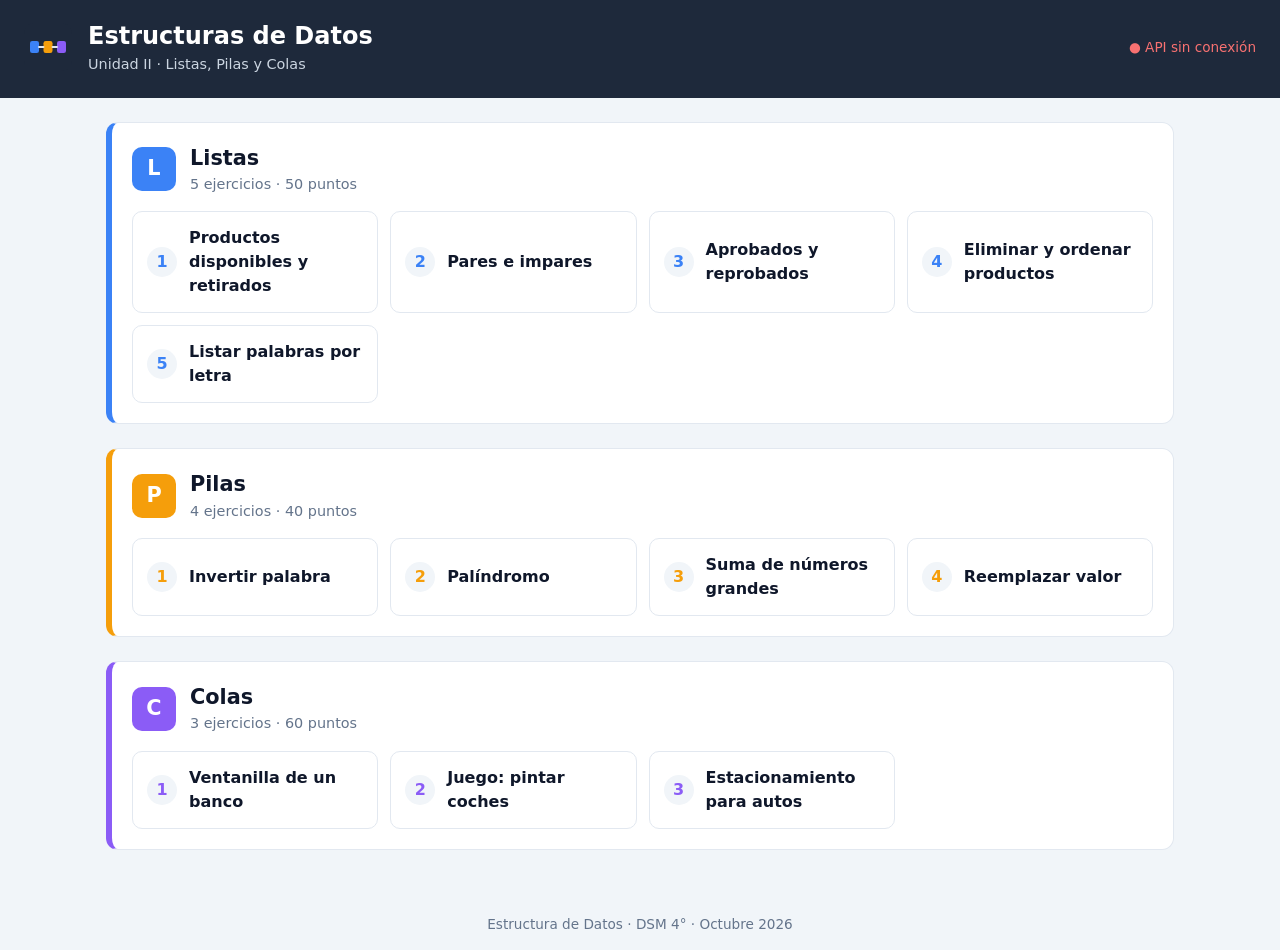
==== wwwroot/index.html @ c7279c8e "Primer commit: subiendo proyecto inicial" ====
<!DOCTYPE html>
<html lang="es">
<head>
    <meta charset="UTF-8">
    <meta name="viewport" content="width=device-width, initial-scale=1.0">
    <title>Estructuras de Datos – Unidad II</title>
    <link rel="stylesheet" href="styles.css">
</head>
<body>

    <!-- ===== Encabezado ===== -->
    <header class="encabezado">
        <img id="imgLogo" src="img/logo.svg" alt="Logo" class="logo">
        <div>
            <h1 id="lblTitulo">Estructuras de Datos</h1>
            <p id="lblSubtitulo">Unidad II · Listas, Pilas y Colas</p>
        </div>
        <span id="lblEstadoApi" class="estado-api">Verificando API…</span>
    </header>

    <main class="contenedor">

        <!-- ===================== LISTAS ===================== -->
        <section id="secListas" class="bloque bloque-listas">
            <div class="bloque-titulo">
                <span class="insignia">L</span>
                <div>
                    <h2>Listas</h2>
                    <p>5 ejercicios · 50 puntos</p>
                </div>
            </div>
            <nav class="menu-ejercicios">
                <a id="lnkListasEj1" href="listas.html#ej1" class="tarjeta"><span class="num">1</span>Productos disponibles y retirados</a>
                <a id="lnkListasEj2" href="listas.html#ej2" class="tarjeta"><span class="num">2</span>Pares e impares</a>
                <a id="lnkListasEj3" href="listas.html#ej3" class="tarjeta"><span class="num">3</span>Aprobados y reprobados</a>
                <a id="lnkListasEj4" href="listas.html#ej4" class="tarjeta"><span class="num">4</span>Eliminar y ordenar productos</a>
                <a id="lnkListasEj5" href="listas.html#ej5" class="tarjeta"><span class="num">5</span>Listar palabras por letra</a>
            </nav>
        </section>

        <!-- ===================== PILAS ===================== -->
        <section id="secPilas" class="bloque bloque-pilas">
            <div class="bloque-titulo">
                <span class="insignia">P</span>
                <div>
                    <h2>Pilas</h2>
                    <p>4 ejercicios · 40 puntos</p>
                </div>
            </div>
            <nav class="menu-ejercicios">
                <a id="lnkPilasEj1" href="pilas.html#ej1" class="tarjeta"><span class="num">1</span>Invertir palabra</a>
                <a id="lnkPilasEj2" href="pilas.html#ej2" class="tarjeta"><span class="num">2</span>Palíndromo</a>
                <a id="lnkPilasEj3" href="pilas.html#ej3" class="tarjeta"><span class="num">3</span>Suma de números grandes</a>
                <a id="lnkPilasEj4" href="pilas.html#ej4" class="tarjeta"><span class="num">4</span>Reemplazar valor</a>
            </nav>
        </section>

        <!-- ===================== COLAS ===================== -->
        <section id="secColas" class="bloque bloque-colas">
            <div class="bloque-titulo">
                <span class="insignia">C</span>
                <div>
                    <h2>Colas</h2>
                    <p>3 ejercicios · 60 puntos</p>
                </div>
            </div>
            <nav class="menu-ejercicios">
                <a id="lnkColasEj1" href="colas.html#ej1" class="tarjeta"><span class="num">1</span>Ventanilla de un banco</a>
                <a id="lnkColasEj2" href="colas.html#ej2" class="tarjeta"><span class="num">2</span>Juego: pintar coches</a>
                <a id="lnkColasEj3" href="colas.html#ej3" class="tarjeta"><span class="num">3</span>Estacionamiento para autos</a>
            </nav>
        </section>

    </main>

    <footer class="pie">Estructura de Datos · DSM 4° · Octubre 2026</footer>

    <script src="app.js"></script>
    <script>
        // Revisa que la API (C#) esté respondiendo
        verificarApi("lblEstadoApi");
    </script>
</body>
</html>
---- wwwroot/styles.css ----
/* ============================================================
   styles.css – Estilos generales del proyecto
   ============================================================ */

:root {
    --fondo: #f1f5f9;
    --tarjeta: #ffffff;
    --texto: #0f172a;
    --texto-suave: #64748b;
    --borde: #e2e8f0;
    --oscuro: #1e293b;

    --listas: #3b82f6;   /* azul */
    --pilas: #f59e0b;    /* ámbar */
    --colas: #8b5cf6;    /* morado */

    --ok: #16a34a;
    --error: #dc2626;

    --acento: var(--oscuro);   /* cada página lo cambia */
}

* { box-sizing: border-box; margin: 0; padding: 0; }

body {
    font-family: "Segoe UI", system-ui, -apple-system, sans-serif;
    background: var(--fondo);
    color: var(--texto);
    line-height: 1.5;
    min-height: 100vh;
    display: flex;
    flex-direction: column;
}

/* Color de acento según la página */
.tema-listas { --acento: var(--listas); }
.tema-pilas  { --acento: var(--pilas); }
.tema-colas  { --acento: var(--colas); }

/* ---------- Encabezado ---------- */
.encabezado {
    background: var(--oscuro);
    color: #fff;
    padding: 18px 24px;
    display: flex;
    align-items: center;
    gap: 16px;
    border-bottom: 4px solid var(--acento);
}
.encabezado h1 { font-size: 1.5rem; font-weight: 700; }
.encabezado p  { color: #cbd5e1; font-size: .9rem; }
.logo { width: 48px; height: 48px; }

.estado-api {
    margin-left: auto;
    font-size: .85rem;
    color: #cbd5e1;
}
.estado-api.ok    { color: #4ade80; }
.estado-api.error { color: #f87171; }

.btn-volver {
    color: #fff;
    text-decoration: none;
    background: rgba(255,255,255,.1);
    padding: 8px 14px;
    border-radius: 8px;
    font-weight: 600;
}
.btn-volver:hover { background: rgba(255,255,255,.2); }

/* ---------- Contenedor ---------- */
.contenedor {
    width: 100%;
    max-width: 1100px;
    margin: 0 auto;
    padding: 24px 16px;
    flex: 1;
}

/* ---------- Menú principal: bloques por estructura ---------- */
.bloque {
    background: var(--tarjeta);
    border: 1px solid var(--borde);
    border-left: 6px solid var(--color-bloque);
    border-radius: 12px;
    padding: 20px;
    margin-bottom: 24px;
}
.bloque-listas { --color-bloque: var(--listas); }
.bloque-pilas  { --color-bloque: var(--pilas); }
.bloque-colas  { --color-bloque: var(--colas); }

.bloque-titulo {
    display: flex;
    align-items: center;
    gap: 14px;
    margin-bottom: 16px;
}
.bloque-titulo h2 { font-size: 1.3rem; }
.bloque-titulo p  { color: var(--texto-suave); font-size: .9rem; }

.insignia {
    width: 44px; height: 44px;
    border-radius: 10px;
    background: var(--color-bloque);
    color: #fff;
    font-weight: 800;
    font-size: 1.3rem;
    display: grid;
    place-items: center;
}

.menu-ejercicios {
    display: grid;
    grid-template-columns: repeat(auto-fill, minmax(220px, 1fr));
    gap: 12px;
}

.tarjeta {
    display: flex;
    align-items: center;
    gap: 12px;
    padding: 14px;
    border: 1px solid var(--borde);
    border-radius: 10px;
    text-decoration: none;
    color: var(--texto);
    font-weight: 600;
    transition: transform .15s, border-color .15s, box-shadow .15s;
}
.tarjeta:hover {
    transform: translateY(-2px);
    border-color: var(--color-bloque);
    box-shadow: 0 4px 12px rgba(0,0,0,.08);
}
.tarjeta .num {
    flex-shrink: 0;
    width: 30px; height: 30px;
    border-radius: 50%;
    background: var(--fondo);
    color: var(--color-bloque);
    display: grid;
    place-items: center;
    font-weight: 800;
}

/* ---------- Pestañas de cada página ---------- */
.pestanas {
    background: var(--tarjeta);
    border-bottom: 1px solid var(--borde);
    display: flex;
    gap: 4px;
    padding: 0 16px;
    overflow-x: auto;
}
.pestanas a {
    padding: 14px 16px;
    text-decoration: none;
    color: var(--texto-suave);
    font-weight: 600;
    white-space: nowrap;
    border-bottom: 3px solid transparent;
}
.pestanas a:hover  { color: var(--texto); }
.pestanas a.activa { color: var(--acento); border-bottom-color: var(--acento); }

/* ---------- Secciones de ejercicio ---------- */
.ejercicio {
    display: none;
    background: var(--tarjeta);
    border: 1px solid var(--borde);
    border-radius: 12px;
    padding: 24px;
}
.ejercicio.visible { display: block; }
.ejercicio h2 { margin-bottom: 16px; color: var(--acento); }
.pendiente { color: var(--texto-suave); font-style: italic; }

/* ---------- Formularios (para los ejercicios) ---------- */
.campo { display: flex; flex-direction: column; gap: 6px; margin-bottom: 14px; }
.campo label { font-weight: 600; font-size: .9rem; }
input, select {
    padding: 10px 12px;
    border: 1px solid var(--borde);
    border-radius: 8px;
    font-size: 1rem;
    font-family: inherit;
}
input:focus, select:focus { outline: 2px solid var(--acento); border-color: transparent; }

.btn {
    padding: 10px 18px;
    border: none;
    border-radius: 8px;
    background: var(--acento);
    color: #fff;
    font-weight: 600;
    font-size: .95rem;
    cursor: pointer;
}
.btn:hover { filter: brightness(1.1); }
.btn-secundario { background: var(--texto-suave); }

/* ---------- Mensajes de validación ---------- */
.mensaje { padding: 10px 14px; border-radius: 8px; margin: 12px 0; font-weight: 600; }
.mensaje:empty { display: none; }
.mensaje-ok    { background: #dcfce7; color: var(--ok); }
.mensaje-error { background: #fee2e2; color: var(--error); }
.mensaje-info  { background: #e0e7ff; color: #3730a3; }

/* ---------- Tablas ---------- */
table { width: 100%; border-collapse: collapse; margin-top: 12px; }
th, td { padding: 10px; border-bottom: 1px solid var(--borde); text-align: left; }
th { background: var(--fondo); font-size: .85rem; text-transform: uppercase; color: var(--texto-suave); }

/* ---------- Pie ---------- */
.pie {
    text-align: center;
    padding: 16px;
    color: var(--texto-suave);
    font-size: .85rem;
}

/* ---------- Celular ---------- */
@media (max-width: 600px) {
    .encabezado { flex-wrap: wrap; }
    .estado-api { margin-left: 0; width: 100%; }
}
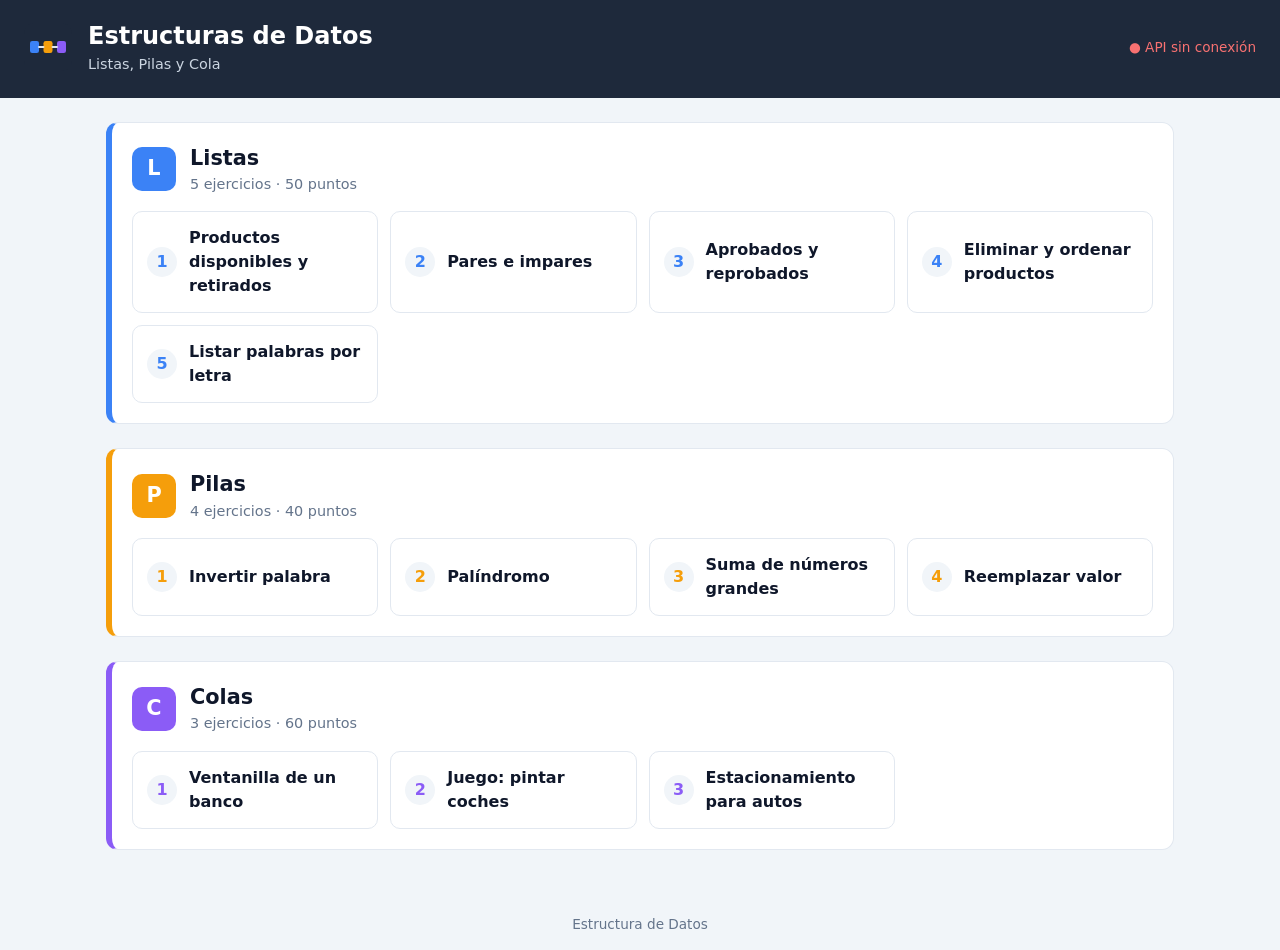
==== commit eeb24e32: "ejercicio 3 colas" ====
--- a/wwwroot/index.html
+++ b/wwwroot/index.html
@@ -3,7 +3,8 @@
 <head>
     <meta charset="UTF-8">
     <meta name="viewport" content="width=device-width, initial-scale=1.0">
-    <title>Estructuras de Datos – Unidad II</title>
+    <title>Estructuras de Datos </title>
+    <link rel="icon" href="img/logo.svg" type="image/svg+xml">
     <link rel="stylesheet" href="styles.css">
 </head>
 <body>
@@ -13,7 +14,7 @@
         <img id="imgLogo" src="img/logo.svg" alt="Logo" class="logo">
         <div>
             <h1 id="lblTitulo">Estructuras de Datos</h1>
-            <p id="lblSubtitulo">Unidad II · Listas, Pilas y Colas</p>
+            <p id="lblSubtitulo"> Listas, Pilas y Cola</p>
         </div>
         <span id="lblEstadoApi" class="estado-api">Verificando API…</span>
     </header>
@@ -73,7 +74,7 @@
 
     </main>
 
-    <footer class="pie">Estructura de Datos · DSM 4° · Octubre 2026</footer>
+    <footer class="pie">Estructura de Datos </footer>
 
     <script src="app.js"></script>
     <script>
--- a/wwwroot/styles.css
+++ b/wwwroot/styles.css
@@ -214,6 +214,116 @@
 th, td { padding: 10px; border-bottom: 1px solid var(--borde); text-align: left; }
 th { background: var(--fondo); font-size: .85rem; text-transform: uppercase; color: var(--texto-suave); }
 
+/* ---------- Utilidades ---------- */
+.oculto { display: none !important; }
+.texto-suave { color: var(--texto-suave); }
+.panel > p.texto-suave { margin-bottom: 12px; }
+.descripcion { color: var(--texto-suave); margin-bottom: 18px; max-width: 75ch; }
+.fila-botones { display: flex; gap: 10px; flex-wrap: wrap; }
+h3 { font-size: 1.05rem; margin-bottom: 12px; }
+h3.sub { margin-top: 28px; }
+
+/* ---------- Submenú de opciones dentro de un ejercicio ---------- */
+.submenu { display: flex; gap: 8px; margin-bottom: 16px; flex-wrap: wrap; }
+.opcion {
+    padding: 10px 16px;
+    border: 2px solid var(--acento);
+    background: transparent;
+    color: var(--acento);
+    border-radius: 8px;
+    font-weight: 700;
+    font-size: .95rem;
+    cursor: pointer;
+}
+.opcion.activa { background: var(--acento); color: #fff; }
+
+/* ---------- Paneles ---------- */
+.est-grid {
+    display: grid;
+    grid-template-columns: 1fr 280px;
+    gap: 16px;
+    align-items: start;
+}
+.panel {
+    display: none;
+    border: 1px solid var(--borde);
+    border-radius: 10px;
+    padding: 18px;
+    background: #fafbfc;
+}
+.panel.visible, .panel.resumen { display: block; }
+
+.indicadores { display: grid; gap: 10px; }
+.indicadores div {
+    background: #fff;
+    border: 1px solid var(--borde);
+    border-radius: 8px;
+    padding: 10px 12px;
+    display: flex;
+    justify-content: space-between;
+    align-items: baseline;
+}
+.indicadores span { font-size: 1.25rem; font-weight: 800; color: var(--acento); }
+.indicadores small { color: var(--texto-suave); }
+
+/* ---------- Ticket ---------- */
+.ticket {
+    margin-top: 14px;
+    background: #fff;
+    border: 2px dashed var(--acento);
+    border-radius: 10px;
+    padding: 16px;
+    max-width: 420px;
+}
+.ticket h4 { margin-bottom: 10px; }
+.ticket dl { display: grid; grid-template-columns: auto 1fr; gap: 6px 14px; }
+.ticket dt { color: var(--texto-suave); }
+.ticket dd { font-weight: 600; }
+.ticket-total {
+    margin-top: 12px;
+    padding-top: 10px;
+    border-top: 1px solid var(--borde);
+    font-size: 1.2rem;
+    font-weight: 800;
+    text-align: right;
+}
+.ticket-total span { color: var(--acento); }
+
+/* ---------- Visual de la cola (nodos) ---------- */
+.cola-visual {
+    display: flex;
+    align-items: center;
+    gap: 8px;
+    overflow-x: auto;
+    padding: 12px 4px 16px;
+    min-height: 140px;
+}
+.nodo {
+    flex-shrink: 0;
+    width: 120px;
+    background: #fff;
+    border: 2px solid var(--acento);
+    border-radius: 10px;
+    padding: 8px;
+    text-align: center;
+    display: flex;
+    flex-direction: column;
+    align-items: center;
+    gap: 2px;
+}
+.nodo small { color: var(--texto-suave); font-size: .75rem; overflow: hidden; text-overflow: ellipsis; white-space: nowrap; max-width: 100%; }
+.nodo-img { width: 64px; height: 40px; }
+.nodo-tags { min-height: 20px; display: flex; gap: 4px; }
+.tag { font-size: .65rem; font-weight: 800; padding: 2px 6px; border-radius: 4px; color: #fff; }
+.tag-frente { background: var(--ok); }
+.tag-final  { background: var(--error); }
+.enlace { font-size: 1.4rem; color: var(--acento); flex-shrink: 0; }
+.enlace.circular { font-size: .9rem; font-weight: 700; white-space: nowrap; }
+
+@media (max-width: 760px) {
+    .est-grid { grid-template-columns: 1fr; }
+}
+
 /* ---------- Pie ---------- */
 .pie {
     text-align: center;
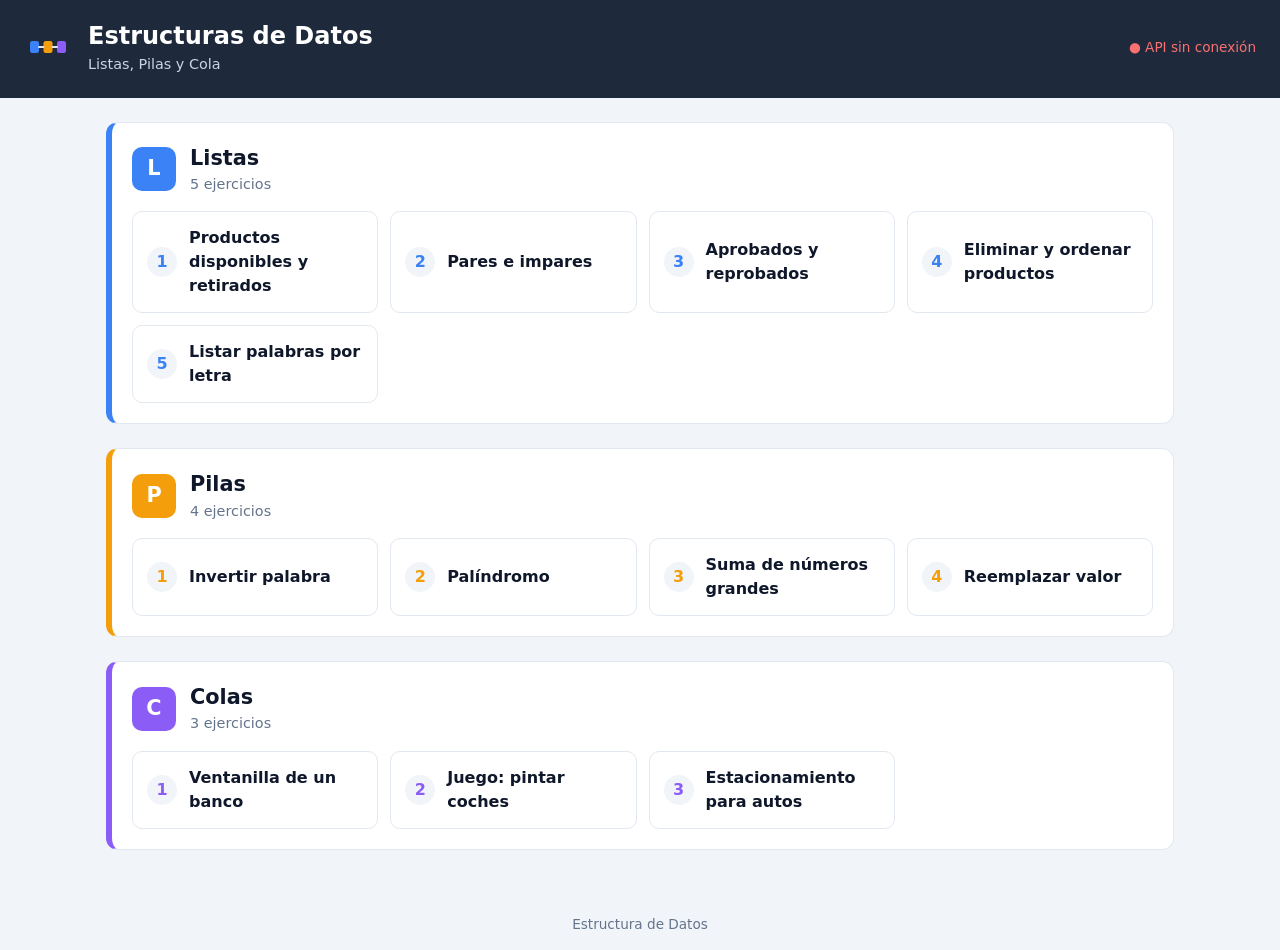
==== commit ed43cef7: "ejercicios David" ====
--- a/wwwroot/index.html
+++ b/wwwroot/index.html
@@ -27,7 +27,7 @@
                 <span class="insignia">L</span>
                 <div>
                     <h2>Listas</h2>
-                    <p>5 ejercicios · 50 puntos</p>
+                    <p>5 ejercicios </p>
                 </div>
             </div>
             <nav class="menu-ejercicios">
@@ -45,7 +45,7 @@
                 <span class="insignia">P</span>
                 <div>
                     <h2>Pilas</h2>
-                    <p>4 ejercicios · 40 puntos</p>
+                    <p>4 ejercicios </p>
                 </div>
             </div>
             <nav class="menu-ejercicios">
@@ -62,7 +62,7 @@
                 <span class="insignia">C</span>
                 <div>
                     <h2>Colas</h2>
-                    <p>3 ejercicios · 60 puntos</p>
+                    <p>3 ejercicios </p>
                 </div>
             </div>
             <nav class="menu-ejercicios">
--- a/wwwroot/styles.css
+++ b/wwwroot/styles.css
@@ -324,6 +324,138 @@
     .est-grid { grid-template-columns: 1fr; }
 }
 
+/* ---------- Pila vertical ---------- */
+.pila-visual {
+    display: flex;
+    flex-direction: column;
+    align-items: center;
+    gap: 4px;
+    min-height: 200px;
+    justify-content: flex-end;
+    padding: 10px;
+    border: 3px solid var(--acento);
+    border-top: none;
+    border-radius: 0 0 12px 12px;
+    background: #fff;
+}
+.celda-pila {
+    position: relative;
+    width: 100%;
+    max-width: 160px;
+    padding: 6px;
+    text-align: center;
+    font-weight: 800;
+    font-size: 1.1rem;
+    background: color-mix(in srgb, var(--acento) 18%, white);
+    border: 2px solid var(--acento);
+    border-radius: 6px;
+}
+.celda-pila .tag { position: absolute; left: -54px; top: 50%; transform: translateY(-50%); }
+
+/* ---------- Resultado (original → resultado) ---------- */
+.resultado {
+    display: flex;
+    align-items: center;
+    gap: 16px;
+    flex-wrap: wrap;
+    margin-top: 14px;
+    padding: 14px;
+    background: #fff;
+    border: 1px solid var(--borde);
+    border-radius: 10px;
+}
+.resultado div { display: flex; flex-direction: column; }
+.resultado small { color: var(--texto-suave); font-size: .8rem; }
+.resultado span { font-size: 1.6rem; font-weight: 800; letter-spacing: 2px; word-break: break-all; }
+.resultado .destacado { color: var(--acento); }
+.resultado .flecha { font-size: 1.6rem; color: var(--texto-suave); }
+
+/* ---------- Lista de compra (Listas ej. 4) ---------- */
+.fila-campos { display: grid; grid-template-columns: 1fr 1fr; gap: 12px; }
+.btn-peligro { background: var(--error); }
+.total-grande {
+    margin-top: 14px;
+    padding-top: 12px;
+    border-top: 1px solid var(--borde);
+    font-size: 1.1rem;
+    font-weight: 700;
+}
+.total-grande span { display: block; font-size: 1.8rem; font-weight: 800; color: var(--acento); }
+.encabezado-tabla {
+    display: flex;
+    justify-content: space-between;
+    align-items: flex-end;
+    flex-wrap: wrap;
+    gap: 8px;
+    margin-top: 28px;
+}
+.encabezado-tabla h3.sub { margin: 0 0 16px; }
+.tabla-clic tbody tr[data-clave] { cursor: pointer; }
+.tabla-clic tbody tr[data-clave]:hover { background: var(--fondo); }
+.clave {
+    display: inline-block;
+    min-width: 28px;
+    padding: 2px 8px;
+    border-radius: 6px;
+    background: var(--acento);
+    color: #fff;
+    font-weight: 800;
+    text-align: center;
+}
+.fila-total td { font-weight: 800; border-top: 2px solid var(--texto); }
+.fila-total td:last-child { color: var(--acento); font-size: 1.1rem; }
+
+/* ---------- Palabras por letra (Listas ej. 5) ---------- */
+textarea {
+    padding: 10px 12px;
+    border: 1px solid var(--borde);
+    border-radius: 8px;
+    font-size: 1rem;
+    font-family: inherit;
+    resize: vertical;
+}
+textarea:focus { outline: 2px solid var(--acento); border-color: transparent; }
+
+.listas-palabras {
+    display: grid;
+    grid-template-columns: repeat(auto-fill, minmax(240px, 1fr));
+    gap: 14px;
+}
+.lista-card {
+    background: #fff;
+    border: 1px solid var(--borde);
+    border-top: 4px solid var(--acento);
+    border-radius: 10px;
+    padding: 14px;
+}
+.lista-general { grid-column: 1 / -1; border-top-color: var(--oscuro); background: #fafbfc; }
+.lista-nueva { box-shadow: 0 0 0 2px var(--ok); }
+.lista-card-titulo { display: flex; align-items: center; gap: 10px; margin-bottom: 10px; }
+.lista-card-titulo div { display: flex; flex-direction: column; flex: 1; }
+.lista-card-titulo small { color: var(--texto-suave); font-size: .8rem; }
+.letra-grande {
+    width: 40px; height: 40px;
+    border-radius: 8px;
+    background: var(--acento);
+    color: #fff;
+    font-size: 1.3rem;
+    font-weight: 800;
+    display: grid;
+    place-items: center;
+    flex-shrink: 0;
+}
+.lista-general .letra-grande { background: var(--oscuro); }
+.chips { display: flex; flex-wrap: wrap; gap: 6px; }
+.chip {
+    padding: 4px 10px;
+    border-radius: 999px;
+    background: var(--fondo);
+    border: 1px solid var(--borde);
+    font-weight: 600;
+    font-size: .9rem;
+}
+.chip-nueva { background: #dcfce7; border-color: var(--ok); }
+
 /* ---------- Pie ---------- */
 .pie {
     text-align: center;
